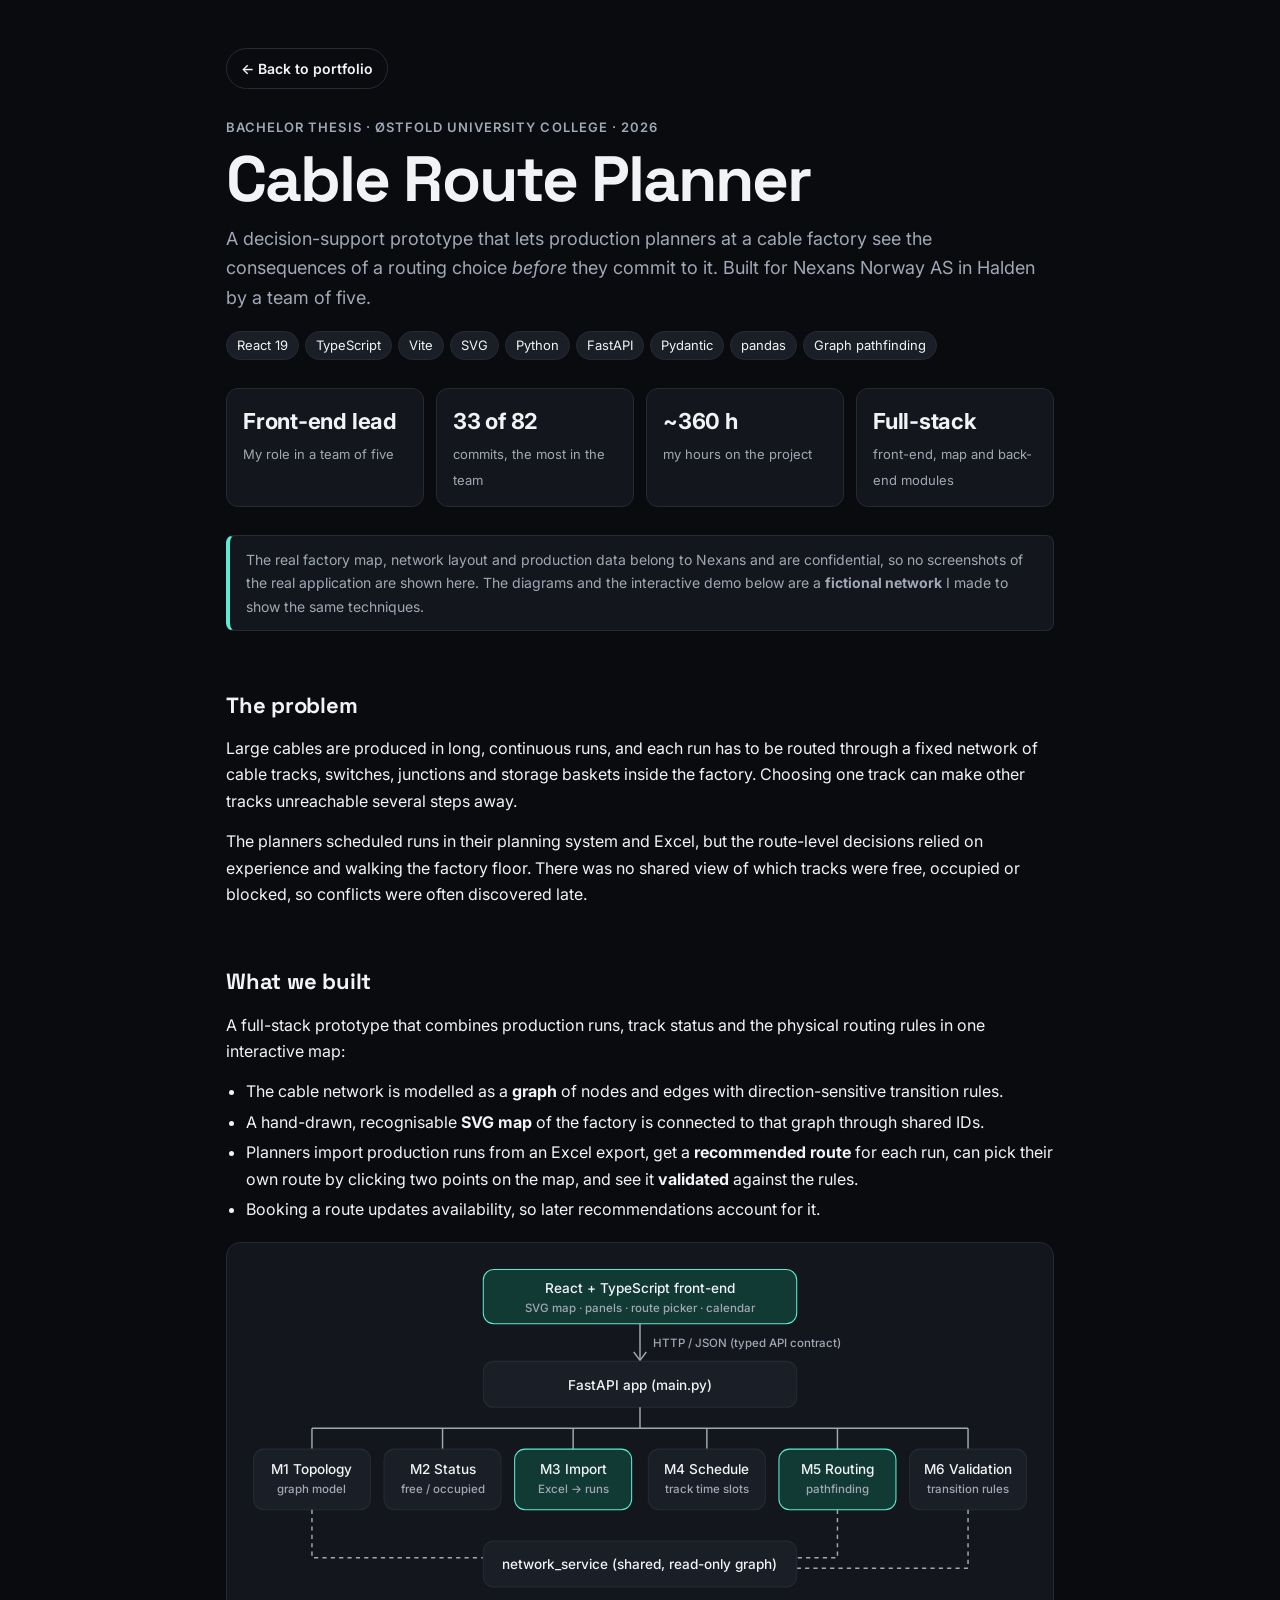
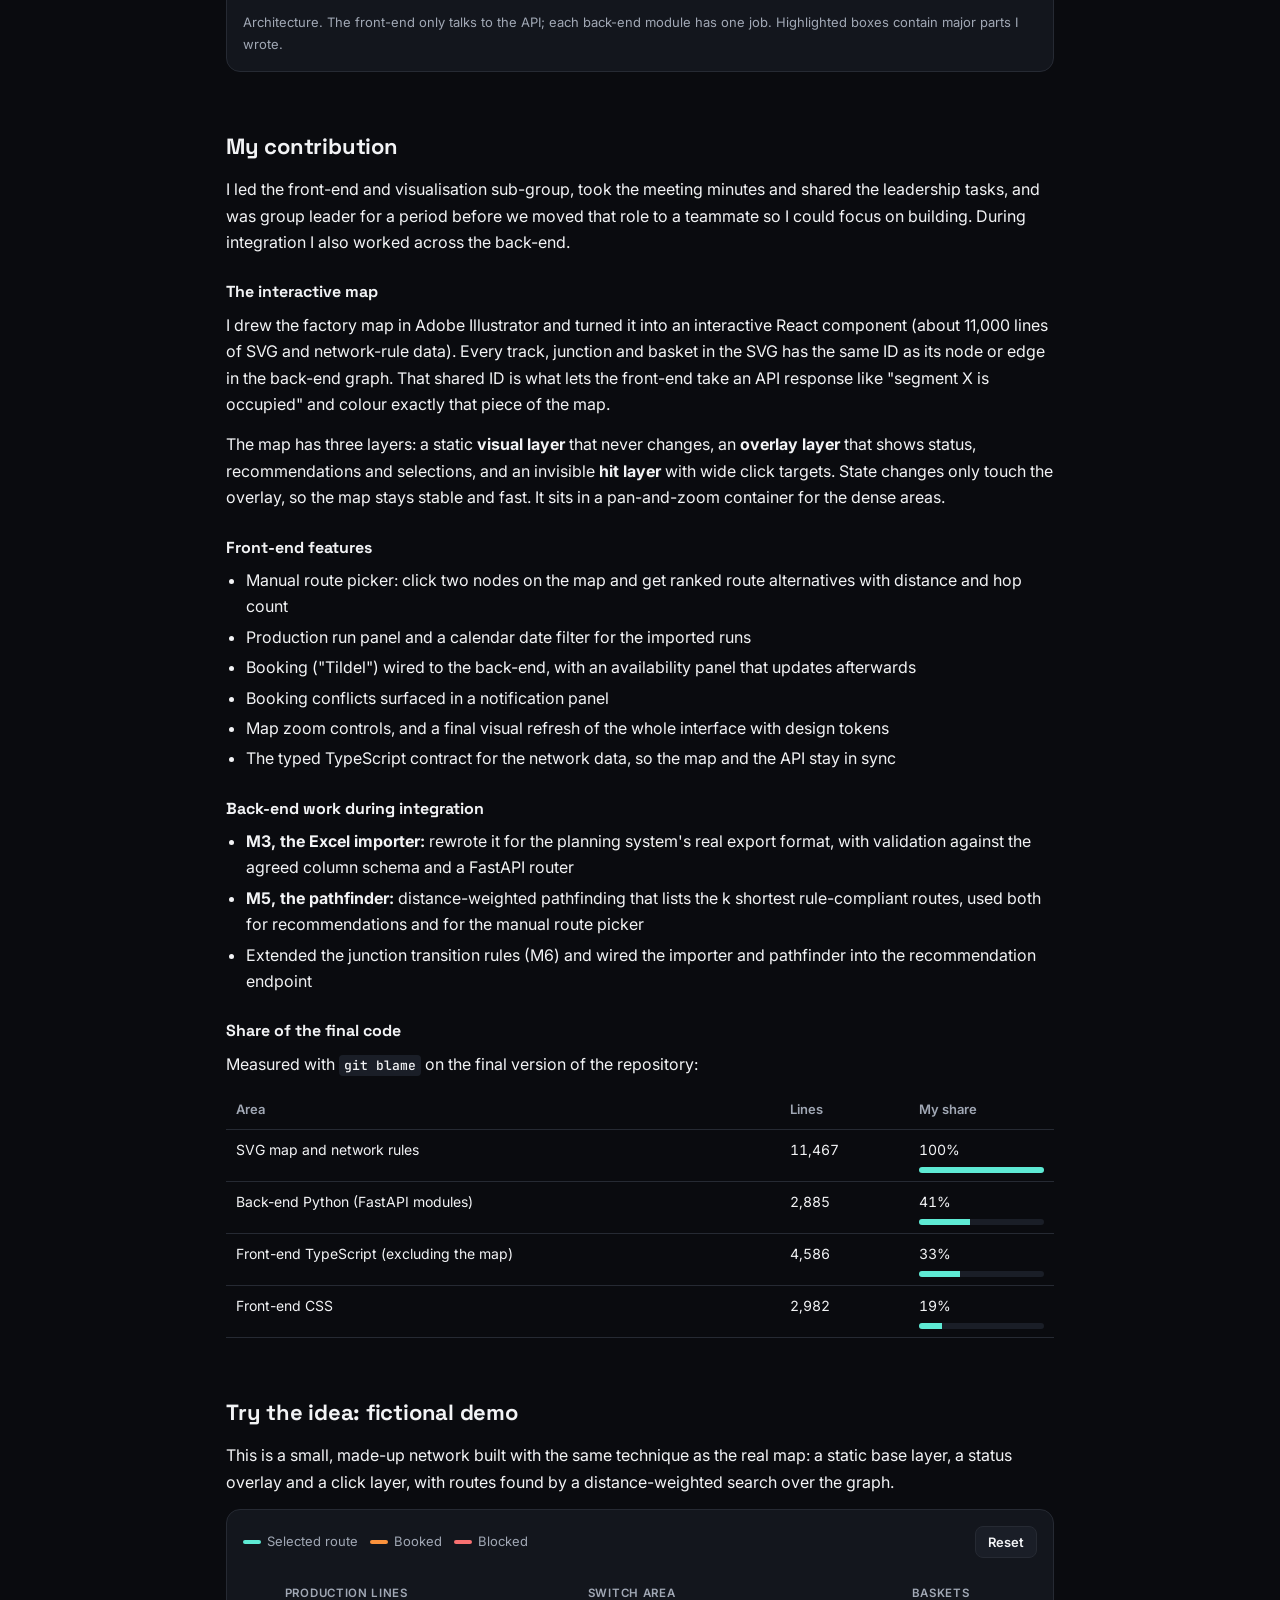
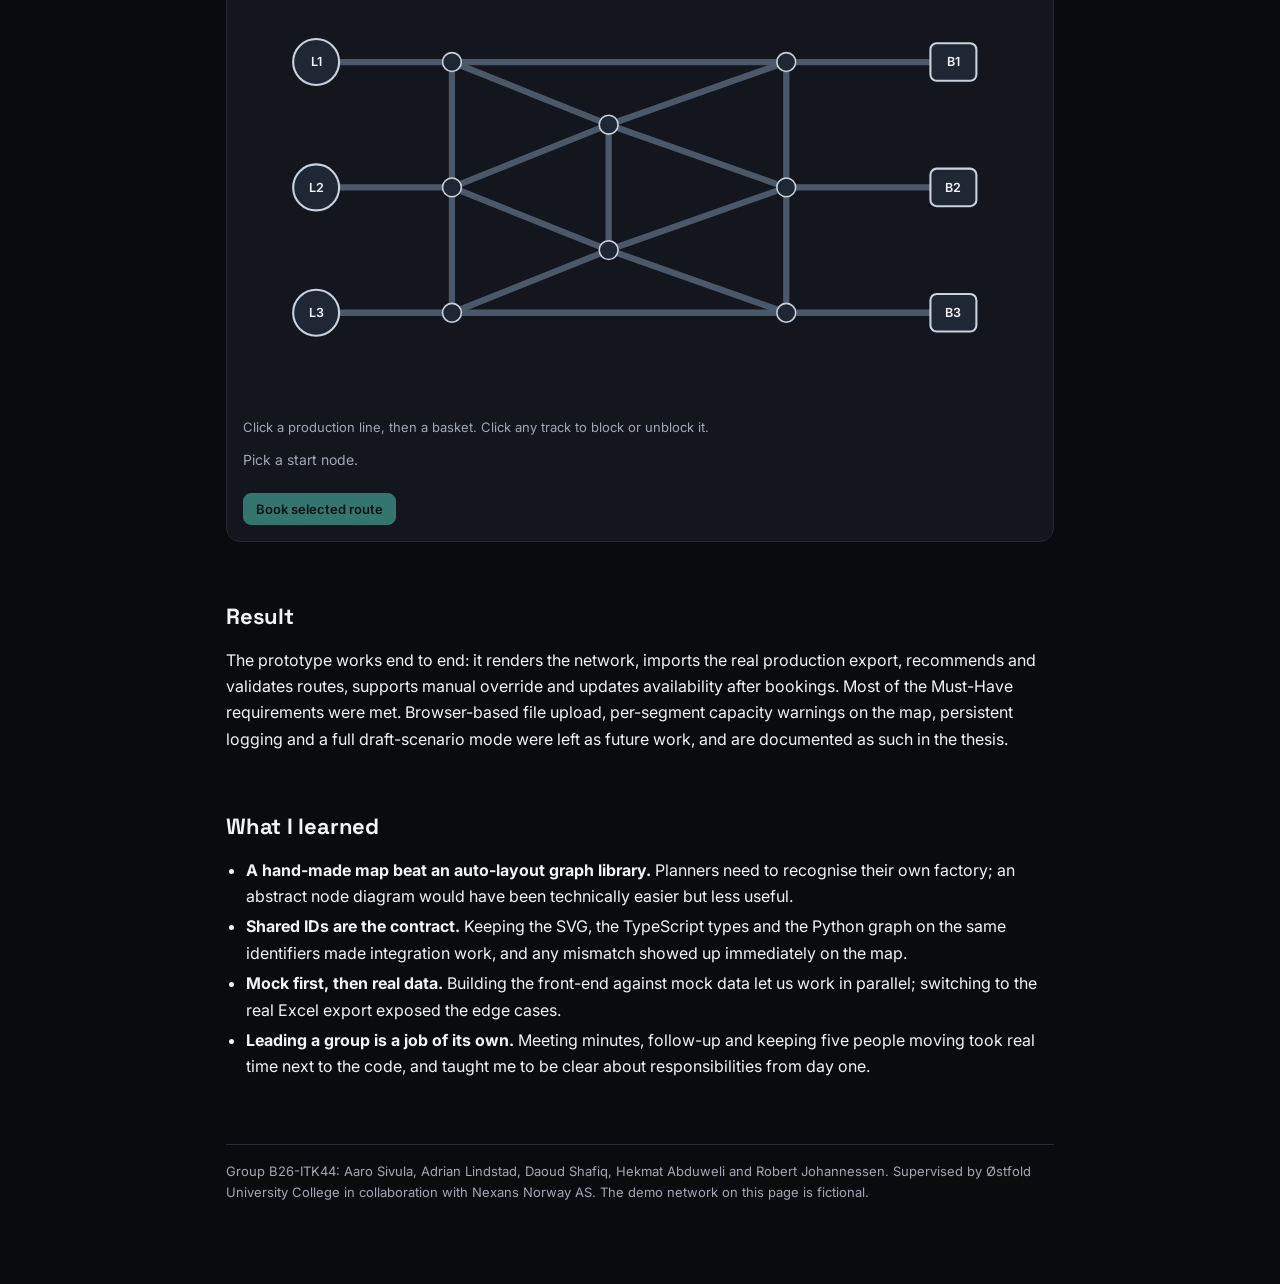
==== bachelor.html @ 3bd9946a "Portfolio site" ====
<!doctype html>
<html lang="en">
<head>
<meta charset="utf-8">
<meta name="viewport" content="width=device-width, initial-scale=1">
<title>Cable Route Planner · Robert Johannessen</title>
<link rel="icon" href="assets/favicon.svg" type="image/svg+xml">
<script>document.documentElement.dataset.theme = 'dark'; try { const t = localStorage.getItem('theme'); if (t) document.documentElement.dataset.theme = t; } catch (e) {}</script>
<meta name="description" content="Bachelor thesis case study: a decision-support prototype for cable route planning, built with React, TypeScript and FastAPI.">
<link rel="preconnect" href="https://fonts.googleapis.com">
<link href="https://fonts.googleapis.com/css2?family=Inter:wght@400;500;600;700&family=JetBrains+Mono:wght@500&family=Space+Grotesk:wght@500;600;700&display=swap" rel="stylesheet">
<style>
:root{
  --bg:#f6f6f3; --surface:#ffffff; --surface-2:#f1f1ee; --text:#12151b; --muted:#5a6170; --line:#dddcd6;
  --accent:#0d9488; --accent-soft:#d5f2ee; --ok:#15803d; --warn:#c2410c; --warn-soft:#fde7d6; --bad:#b91c1c; --bad-soft:#fde2e2;
  --track:#a8b3c2; --node:#ffffff; --node-line:#3b4756;
}
@media (prefers-color-scheme: dark){
  :root:not([data-theme="light"]){
    --bg:#0a0b0f; --surface:#13161d; --surface-2:#1a1e27; --text:#f2f3f5; --muted:#a1a8b5; --line:#262a33;
    --accent:#5eead4; --accent-soft:#123a35; --ok:#4ade80; --warn:#fb923c; --warn-soft:#3b2416; --bad:#f87171; --bad-soft:#3b1a1a;
    --track:#4b5869; --node:#1e2733; --node-line:#c9d3df;
  }
}
:root[data-theme="dark"]{
  --bg:#0a0b0f; --surface:#13161d; --surface-2:#1a1e27; --text:#f2f3f5; --muted:#a1a8b5; --line:#262a33;
  --accent:#5eead4; --accent-soft:#123a35; --ok:#4ade80; --warn:#fb923c; --warn-soft:#3b2416; --bad:#f87171; --bad-soft:#3b1a1a;
  --track:#4b5869; --node:#1e2733; --node-line:#c9d3df;
}
*{box-sizing:border-box}
body{margin:0;background:var(--bg);color:var(--text);font:16px/1.65 Inter,system-ui,sans-serif}
main{max-width:860px;margin:0 auto;padding:48px 16px 80px}
h1,h2,h3{font-family:"Space Grotesk",Inter,sans-serif}
h1{font-size:clamp(36px,7vw,64px);line-height:1.02;margin:8px 0 12px;letter-spacing:-.03em}
.back{display:inline-flex;align-items:center;gap:8px;font-size:14px;font-weight:600;text-decoration:none;color:var(--text);padding:8px 14px;border:1px solid var(--line);border-radius:999px;margin-bottom:28px}
.back:hover{border-color:var(--accent)}
h2{font-size:22px;margin:56px 0 12px;letter-spacing:-.01em}
h3{font-size:16px;margin:24px 0 6px}
p{margin:0 0 14px}
a{color:var(--accent)}
.eyebrow{font-size:13px;font-weight:600;text-transform:uppercase;letter-spacing:.08em;color:var(--muted)}
.lead{font-size:18px;color:var(--muted)}
.tags{display:flex;flex-wrap:wrap;gap:6px;margin:18px 0 0;padding:0;list-style:none}
.tags li{font-size:13px;padding:3px 10px;border-radius:999px;background:var(--surface-2);border:1px solid var(--line)}
.facts{display:grid;grid-template-columns:repeat(auto-fit,minmax(170px,1fr));gap:12px;margin:28px 0 0}
.fact{background:var(--surface);border:1px solid var(--line);border-radius:12px;padding:14px 16px}
.fact b{display:block;font-size:22px;letter-spacing:-.01em}
.fact span{font-size:13px;color:var(--muted)}
.note{background:var(--surface);border:1px solid var(--line);border-left:4px solid var(--accent);border-radius:8px;padding:12px 16px;margin:28px 0 0;font-size:14px;color:var(--muted)}
ul.clean{padding-left:20px;margin:0 0 14px} ul.clean li{margin:4px 0}
table{width:100%;border-collapse:collapse;font-size:14px;margin:8px 0 16px}
th,td{text-align:left;padding:8px 10px;border-bottom:1px solid var(--line);vertical-align:top}
th{font-weight:600;color:var(--muted);font-size:13px}
td.num{font-variant-numeric:tabular-nums;white-space:nowrap}
.bar{height:6px;border-radius:3px;background:var(--surface-2);margin-top:6px;overflow:hidden}
.bar i{display:block;height:100%;background:var(--accent)}
code{font:500 13px/1 "JetBrains Mono",monospace;background:var(--surface-2);padding:2px 5px;border-radius:4px}
figure{margin:20px 0 8px}
figcaption{font-size:13px;color:var(--muted);margin-top:8px}
.card{background:var(--surface);border:1px solid var(--line);border-radius:14px;padding:16px}
.scroll-x{overflow-x:auto}
.arch{display:block;min-width:620px}
.arch text{font:500 13px Inter,sans-serif;fill:var(--text)}
.arch .sub{font-size:11px;fill:var(--muted)}
.arch rect{fill:var(--surface-2);stroke:var(--line)}
.arch rect.hl{fill:var(--accent-soft);stroke:var(--accent)}
.arch line,.arch path{stroke:var(--muted);stroke-width:1.4;fill:none}
.arch .dash{stroke-dasharray:4 4}
/* demo */
.demo-head{display:flex;flex-wrap:wrap;gap:8px;align-items:center;justify-content:space-between;margin-bottom:10px}
.legend{display:flex;flex-wrap:wrap;gap:12px;font-size:13px;color:var(--muted)}
.legend span{display:inline-flex;align-items:center;gap:6px}
.legend i{width:18px;height:4px;border-radius:2px;display:inline-block}
.btn{font:600 13px Inter,sans-serif;border-radius:8px;border:1px solid var(--line);background:var(--surface-2);color:var(--text);padding:7px 12px;cursor:pointer}
.btn.primary{background:var(--accent);border-color:var(--accent);color:var(--bg)}
.btn:disabled{opacity:.45;cursor:not-allowed}
#map{width:100%;height:auto;display:block;touch-action:manipulation}
#map .base line{stroke:var(--track);stroke-width:6;stroke-linecap:round}
#map .overlay line{stroke-width:6;stroke-linecap:round;opacity:0;transition:opacity .15s}
#map .overlay line.occupied{stroke:var(--warn);opacity:1}
#map .overlay line.blocked{stroke:var(--bad);opacity:1;stroke-dasharray:2 10}
#map .overlay line.route{stroke:var(--accent);opacity:1;stroke-width:8}
#map .overlay line.route.conflict{stroke:var(--warn);stroke-dasharray:10 6}
#map .hit line{stroke:transparent;stroke-width:22;cursor:pointer}
#map .hit line:hover + line, #map .hit line:hover{stroke:rgba(127,127,127,.18)}
#map .node circle,#map .node rect{fill:var(--node);stroke:var(--node-line);stroke-width:2;cursor:pointer;transition:fill .15s}
#map .node.junction circle{stroke-width:1.5}
#map .node:hover circle,#map .node:hover rect{fill:var(--accent-soft)}
#map .node.picked circle,#map .node.picked rect{fill:var(--accent);stroke:var(--accent)}
#map .node text{font:600 12px Inter,sans-serif;fill:var(--text);pointer-events:none}
#map .node.picked text{fill:#fff}
#map .zone{font:600 11px Inter,sans-serif;fill:var(--muted);letter-spacing:.06em}
.status{font-size:14px;color:var(--muted);min-height:22px;margin:10px 0}
.alts{display:grid;gap:8px;margin-top:6px}
.alt{display:flex;justify-content:space-between;gap:12px;align-items:center;text-align:left;width:100%;font:14px Inter,sans-serif;color:var(--text);background:var(--surface-2);border:1px solid var(--line);border-radius:10px;padding:10px 12px;cursor:pointer}
.alt[aria-pressed="true"]{border-color:var(--accent);box-shadow:0 0 0 1px var(--accent)}
.alt small{color:var(--muted)}
.pill{font-size:12px;font-weight:600;padding:2px 8px;border-radius:999px;white-space:nowrap}
.pill.ok{background:var(--accent-soft);color:var(--accent)}
.pill.warn{background:var(--warn-soft);color:var(--warn)}
.actions{display:flex;flex-wrap:wrap;gap:8px;margin-top:12px}
.howto{font-size:13px;color:var(--muted);margin:10px 0 0}
footer{margin-top:64px;font-size:13px;color:var(--muted);border-top:1px solid var(--line);padding-top:16px}
</style>
</head>
<body>
<main>
  <a class="back" href="./#work">← Back to portfolio</a>
  <div class="eyebrow">Bachelor thesis · Østfold University College · 2026</div>
  <h1>Cable Route Planner</h1>
  <p class="lead">A decision-support prototype that lets production planners at a cable factory see the consequences of a routing choice <em>before</em> they commit to it. Built for Nexans Norway AS in Halden by a team of five.</p>
  <ul class="tags">
    <li>React 19</li><li>TypeScript</li><li>Vite</li><li>SVG</li><li>Python</li><li>FastAPI</li><li>Pydantic</li><li>pandas</li><li>Graph pathfinding</li>
  </ul>

  <div class="facts">
    <div class="fact"><b>Front-end lead</b><span>My role in a team of five</span></div>
    <div class="fact"><b>33 of 82</b><span>commits, the most in the team</span></div>
    <div class="fact"><b>~360 h</b><span>my hours on the project</span></div>
    <div class="fact"><b>Full-stack</b><span>front-end, map and back-end modules</span></div>
  </div>

  <p class="note">The real factory map, network layout and production data belong to Nexans and are confidential, so no screenshots of the real application are shown here. The diagrams and the interactive demo below are a <strong>fictional network</strong> I made to show the same techniques.</p>

  <h2>The problem</h2>
  <p>Large cables are produced in long, continuous runs, and each run has to be routed through a fixed network of cable tracks, switches, junctions and storage baskets inside the factory. Choosing one track can make other tracks unreachable several steps away.</p>
  <p>The planners scheduled runs in their planning system and Excel, but the route-level decisions relied on experience and walking the factory floor. There was no shared view of which tracks were free, occupied or blocked, so conflicts were often discovered late.</p>

  <h2>What we built</h2>
  <p>A full-stack prototype that combines production runs, track status and the physical routing rules in one interactive map:</p>
  <ul class="clean">
    <li>The cable network is modelled as a <strong>graph</strong> of nodes and edges with direction-sensitive transition rules.</li>
    <li>A hand-drawn, recognisable <strong>SVG map</strong> of the factory is connected to that graph through shared IDs.</li>
    <li>Planners import production runs from an Excel export, get a <strong>recommended route</strong> for each run, can pick their own route by clicking two points on the map, and see it <strong>validated</strong> against the rules.</li>
    <li>Booking a route updates availability, so later recommendations account for it.</li>
  </ul>

  <figure class="card">
    <div class="scroll-x">
    <svg class="arch" viewBox="0 0 760 330" role="img" aria-label="System architecture: React front-end talks over HTTP/JSON to a FastAPI app, which routes to six modules sharing a network service">
      <rect class="hl" x="230" y="10" width="300" height="52" rx="10"/>
      <text x="380" y="33" text-anchor="middle">React + TypeScript front-end</text>
      <text class="sub" x="380" y="51" text-anchor="middle">SVG map · panels · route picker · calendar</text>
      <line x1="380" y1="62" x2="380" y2="96"/><path d="M374 89 L380 97 L386 89"/>
      <text class="sub" x="392" y="84">HTTP / JSON (typed API contract)</text>
      <rect x="230" y="98" width="300" height="44" rx="10"/>
      <text x="380" y="125" text-anchor="middle">FastAPI app (main.py)</text>
      <line x1="380" y1="142" x2="380" y2="162"/>
      <line x1="66" y1="162" x2="694" y2="162"/>
      <g>
        <line x1="66" y1="162" x2="66" y2="182"/><rect x="10" y="182" width="112" height="58" rx="10"/>
        <text x="66" y="206" text-anchor="middle">M1 Topology</text><text class="sub" x="66" y="224" text-anchor="middle">graph model</text>
        <line x1="191" y1="162" x2="191" y2="182"/><rect x="135" y="182" width="112" height="58" rx="10"/>
        <text x="191" y="206" text-anchor="middle">M2 Status</text><text class="sub" x="191" y="224" text-anchor="middle">free / occupied</text>
        <line x1="316" y1="162" x2="316" y2="182"/><rect class="hl" x="260" y="182" width="112" height="58" rx="10"/>
        <text x="316" y="206" text-anchor="middle">M3 Import</text><text class="sub" x="316" y="224" text-anchor="middle">Excel → runs</text>
        <line x1="444" y1="162" x2="444" y2="182"/><rect x="388" y="182" width="112" height="58" rx="10"/>
        <text x="444" y="206" text-anchor="middle">M4 Schedule</text><text class="sub" x="444" y="224" text-anchor="middle">track time slots</text>
        <line x1="569" y1="162" x2="569" y2="182"/><rect class="hl" x="513" y="182" width="112" height="58" rx="10"/>
        <text x="569" y="206" text-anchor="middle">M5 Routing</text><text class="sub" x="569" y="224" text-anchor="middle">pathfinding</text>
        <line x1="694" y1="162" x2="694" y2="182"/><rect x="638" y="182" width="112" height="58" rx="10"/>
        <text x="694" y="206" text-anchor="middle">M6 Validation</text><text class="sub" x="694" y="224" text-anchor="middle">transition rules</text>
      </g>
      <path class="dash" d="M66 240 V286 H230"/><path class="dash" d="M569 240 V286 H530"/><path class="dash" d="M694 240 V296 H530"/>
      <rect x="230" y="270" width="300" height="44" rx="10"/>
      <text x="380" y="297" text-anchor="middle">network_service (shared, read-only graph)</text>
    </svg>
    </div>
    <figcaption>Architecture. The front-end only talks to the API; each back-end module has one job. Highlighted boxes contain major parts I wrote.</figcaption>
  </figure>

  <h2>My contribution</h2>
  <p>I led the front-end and visualisation sub-group, took the meeting minutes and shared the leadership tasks, and was group leader for a period before we moved that role to a teammate so I could focus on building. During integration I also worked across the back-end.</p>

  <h3>The interactive map</h3>
  <p>I drew the factory map in Adobe Illustrator and turned it into an interactive React component (about 11,000 lines of SVG and network-rule data). Every track, junction and basket in the SVG has the same ID as its node or edge in the back-end graph. That shared ID is what lets the front-end take an API response like "segment X is occupied" and colour exactly that piece of the map.</p>
  <p>The map has three layers: a static <strong>visual layer</strong> that never changes, an <strong>overlay layer</strong> that shows status, recommendations and selections, and an invisible <strong>hit layer</strong> with wide click targets. State changes only touch the overlay, so the map stays stable and fast. It sits in a pan-and-zoom container for the dense areas.</p>

  <h3>Front-end features</h3>
  <ul class="clean">
    <li>Manual route picker: click two nodes on the map and get ranked route alternatives with distance and hop count</li>
    <li>Production run panel and a calendar date filter for the imported runs</li>
    <li>Booking ("Tildel") wired to the back-end, with an availability panel that updates afterwards</li>
    <li>Booking conflicts surfaced in a notification panel</li>
    <li>Map zoom controls, and a final visual refresh of the whole interface with design tokens</li>
    <li>The typed TypeScript contract for the network data, so the map and the API stay in sync</li>
  </ul>

  <h3>Back-end work during integration</h3>
  <ul class="clean">
    <li><strong>M3, the Excel importer:</strong> rewrote it for the planning system's real export format, with validation against the agreed column schema and a FastAPI router</li>
    <li><strong>M5, the pathfinder:</strong> distance-weighted pathfinding that lists the k shortest rule-compliant routes, used both for recommendations and for the manual route picker</li>
    <li>Extended the junction transition rules (M6) and wired the importer and pathfinder into the recommendation endpoint</li>
  </ul>

  <h3>Share of the final code</h3>
  <p>Measured with <code>git blame</code> on the final version of the repository:</p>
  <table>
    <thead><tr><th>Area</th><th>Lines</th><th>My share</th></tr></thead>
    <tbody>
      <tr><td>SVG map and network rules</td><td class="num">11,467</td><td class="num">100%<div class="bar"><i style="width:100%"></i></div></td></tr>
      <tr><td>Back-end Python (FastAPI modules)</td><td class="num">2,885</td><td class="num">41%<div class="bar"><i style="width:41%"></i></div></td></tr>
      <tr><td>Front-end TypeScript (excluding the map)</td><td class="num">4,586</td><td class="num">33%<div class="bar"><i style="width:33%"></i></div></td></tr>
      <tr><td>Front-end CSS</td><td class="num">2,982</td><td class="num">19%<div class="bar"><i style="width:19%"></i></div></td></tr>
    </tbody>
  </table>

  <h2>Try the idea: fictional demo</h2>
  <p>This is a small, made-up network built with the same technique as the real map: a static base layer, a status overlay and a click layer, with routes found by a distance-weighted search over the graph.</p>

  <div class="card">
    <div class="demo-head">
      <div class="legend" aria-hidden="true">
        <span><i style="background:var(--accent)"></i>Selected route</span>
        <span><i style="background:var(--warn)"></i>Booked</span>
        <span><i style="background:var(--bad)"></i>Blocked</span>
      </div>
      <button class="btn" id="reset" type="button">Reset</button>
    </div>
    <svg id="map" viewBox="0 0 760 420" role="application" aria-label="Fictional cable network. Click two nodes to find routes; click a track to block or unblock it.">
      <text class="zone" x="40" y="28">PRODUCTION LINES</text>
      <text class="zone" x="330" y="28">SWITCH AREA</text>
      <text class="zone" x="640" y="28">BASKETS</text>
      <g class="base"></g><g class="overlay"></g><g class="hit"></g><g class="nodes"></g>
    </svg>
    <p class="howto">Click a production line, then a basket. Click any track to block or unblock it.</p>
    <div class="status" id="status" aria-live="polite">Pick a start node.</div>
    <div class="alts" id="alts"></div>
    <div class="actions">
      <button class="btn primary" id="book" type="button" disabled>Book selected route</button>
    </div>
  </div>

  <h2>Result</h2>
  <p>The prototype works end to end: it renders the network, imports the real production export, recommends and validates routes, supports manual override and updates availability after bookings. Most of the Must-Have requirements were met. Browser-based file upload, per-segment capacity warnings on the map, persistent logging and a full draft-scenario mode were left as future work, and are documented as such in the thesis.</p>

  <h2>What I learned</h2>
  <ul class="clean">
    <li><strong>A hand-made map beat an auto-layout graph library.</strong> Planners need to recognise their own factory; an abstract node diagram would have been technically easier but less useful.</li>
    <li><strong>Shared IDs are the contract.</strong> Keeping the SVG, the TypeScript types and the Python graph on the same identifiers made integration work, and any mismatch showed up immediately on the map.</li>
    <li><strong>Mock first, then real data.</strong> Building the front-end against mock data let us work in parallel; switching to the real Excel export exposed the edge cases.</li>
    <li><strong>Leading a group is a job of its own.</strong> Meeting minutes, follow-up and keeping five people moving took real time next to the code, and taught me to be clear about responsibilities from day one.</li>
  </ul>

  <footer>
    Group B26-ITK44: Aaro Sivula, Adrian Lindstad, Daoud Shafiq, Hekmat Abduweli and Robert Johannessen. Supervised by Østfold University College in collaboration with Nexans Norway AS. The demo network on this page is fictional.
  </footer>
</main>

<script>
(() => {
  // Fictional network: production lines on the left, a switch area, baskets on the right
  const NODES = {
    L1:{x:70,y:90,kind:'line',label:'L1'}, L2:{x:70,y:210,kind:'line',label:'L2'}, L3:{x:70,y:330,kind:'line',label:'L3'},
    J1:{x:200,y:90,kind:'junction'}, J2:{x:200,y:210,kind:'junction'}, J3:{x:200,y:330,kind:'junction'},
    J4:{x:350,y:150,kind:'junction'}, J5:{x:350,y:270,kind:'junction'},
    J6:{x:520,y:90,kind:'junction'}, J7:{x:520,y:210,kind:'junction'}, J8:{x:520,y:330,kind:'junction'},
    B1:{x:680,y:90,kind:'basket',label:'B1'}, B2:{x:680,y:210,kind:'basket',label:'B2'}, B3:{x:680,y:330,kind:'basket',label:'B3'},
  };
  const EDGES = [
    ['L1','J1'],['L2','J2'],['L3','J3'],['J1','J2'],['J2','J3'],
    ['J1','J4'],['J2','J4'],['J2','J5'],['J3','J5'],['J4','J5'],
    ['J4','J6'],['J4','J7'],['J5','J7'],['J5','J8'],['J6','J7'],['J7','J8'],
    ['J1','J6'],['J3','J8'],['J6','B1'],['J7','B2'],['J8','B3'],
  ].map(([a,b]) => ({id:`${a}-${b}`, a, b, len: Math.round(Math.hypot(NODES[a].x-NODES[b].x, NODES[a].y-NODES[b].y)/10)}));

  const NS = 'http://www.w3.org/2000/svg';
  const svg = document.getElementById('map');
  const layer = n => svg.querySelector('.'+n);
  const el = (tag, attrs, parent) => { const e = document.createElementNS(NS, tag); for (const k in attrs) e.setAttribute(k, attrs[k]); parent.appendChild(e); return e; };

  const state = { start:null, end:null, blocked:new Set(), booked:new Set(), alts:[], selected:-1 };
  const overlay = {};

  // Base, overlay and hit layers share the edge id, like the real map shares ids with the back-end graph
  for (const e of EDGES) {
    const p = {x1:NODES[e.a].x, y1:NODES[e.a].y, x2:NODES[e.b].x, y2:NODES[e.b].y};
    el('line', p, layer('base'));
    overlay[e.id] = el('line', {...p, 'data-edge':e.id}, layer('overlay'));
    const hit = el('line', {...p, 'data-edge':e.id}, layer('hit'));
    hit.addEventListener('click', () => toggleBlocked(e.id));
  }
  const nodeEls = {};
  for (const [id, n] of Object.entries(NODES)) {
    const g = el('g', {class:`node ${n.kind}`, tabindex:0, role:'button', 'aria-label': n.label ? `Node ${n.label}` : `Junction ${id}`}, layer('nodes'));
    if (n.kind === 'basket') el('rect', {x:n.x-22, y:n.y-18, width:44, height:36, rx:6}, g);
    else el('circle', {cx:n.x, cy:n.y, r: n.kind === 'junction' ? 9 : 22}, g);
    if (n.label) { const t = el('text', {x:n.x, y:n.y+4, 'text-anchor':'middle'}, g); t.textContent = n.label; }
    g.addEventListener('click', () => pick(id));
    g.addEventListener('keydown', ev => { if (ev.key === 'Enter' || ev.key === ' ') { ev.preventDefault(); pick(id); } });
    nodeEls[id] = g;
  }

  const adj = {};
  for (const e of EDGES) { (adj[e.a] ??= []).push(e); (adj[e.b] ??= []).push(e); }

  // All simple paths, ranked by distance; routes over booked track are kept but flagged as conflicts
  function findRoutes(from, to) {
    const out = [];
    const walk = (node, seen, path, dist) => {
      if (out.length > 400) return;
      if (node === to) { out.push({edges:[...path], dist}); return; }
      for (const e of adj[node]) {
        const next = e.a === node ? e.b : e.a;
        if (seen.has(next) || state.blocked.has(e.id)) continue;
        if (next !== to && NODES[next].kind !== 'junction') continue; // routes pass through junctions only
        seen.add(next); path.push(e.id);
        walk(next, seen, path, dist + e.len);
        path.pop(); seen.delete(next);
      }
    };
    walk(from, new Set([from]), [], 0);
    for (const r of out) r.conflict = r.edges.some(id => state.booked.has(id));
    out.sort((a, b) => (a.conflict - b.conflict) || (a.dist - b.dist));
    return out.slice(0, 3);
  }

  function pick(id) {
    if (state.start && !state.end && id !== state.start) state.end = id;
    else { state.start = id; state.end = null; }
    recompute();
  }
  function toggleBlocked(id) {
    state.booked.delete(id);
    state.blocked.has(id) ? state.blocked.delete(id) : state.blocked.add(id);
    recompute();
  }
  function recompute() {
    state.alts = state.start && state.end ? findRoutes(state.start, state.end) : [];
    state.selected = state.alts.length ? 0 : -1;
    render();
  }

  const statusEl = document.getElementById('status'), altsEl = document.getElementById('alts'), bookBtn = document.getElementById('book');
  const name = id => NODES[id].label || id;

  function render() {
    const route = state.alts[state.selected];
    for (const e of EDGES) {
      const cls = [];
      if (state.blocked.has(e.id)) cls.push('blocked');
      else if (route && route.edges.includes(e.id)) { cls.push('route'); if (state.booked.has(e.id)) cls.push('conflict'); }
      else if (state.booked.has(e.id)) cls.push('occupied');
      overlay[e.id].setAttribute('class', cls.join(' '));
    }
    for (const [id, g] of Object.entries(nodeEls)) g.classList.toggle('picked', id === state.start || id === state.end);

    if (!state.start) statusEl.textContent = 'Pick a start node.';
    else if (!state.end) statusEl.textContent = `Start: ${name(state.start)}. Now pick an end node.`;
    else if (!state.alts.length) statusEl.textContent = `No route from ${name(state.start)} to ${name(state.end)}. Unblock a track or pick other nodes.`;
    else statusEl.textContent = `${state.alts.length} route${state.alts.length > 1 ? 's' : ''} from ${name(state.start)} to ${name(state.end)}:`;

    altsEl.replaceChildren(...state.alts.map((r, i) => {
      const b = document.createElement('button');
      b.className = 'alt'; b.type = 'button'; b.setAttribute('aria-pressed', i === state.selected);
      b.innerHTML = `<span>Route ${i + 1} <small>· ${r.dist} m · ${r.edges.length} segments</small></span>` +
        (r.conflict ? '<span class="pill warn">Uses booked track</span>' : '<span class="pill ok">Available</span>');
      b.addEventListener('click', () => { state.selected = i; render(); });
      return b;
    }));
    bookBtn.disabled = !route || route.conflict;
  }

  bookBtn.addEventListener('click', () => {
    const route = state.alts[state.selected];
    if (!route) return;
    route.edges.forEach(id => state.booked.add(id));
    state.start = state.end = null; state.alts = []; state.selected = -1;
    render();
    statusEl.textContent = 'Booked. Pick a new start node; routes will avoid the booked track where possible.';
  });
  document.getElementById('reset').addEventListener('click', () => {
    Object.assign(state, {start:null, end:null, alts:[], selected:-1}); state.blocked.clear(); state.booked.clear(); render();
  });
  render();
})();
</script>
</body>
</html>
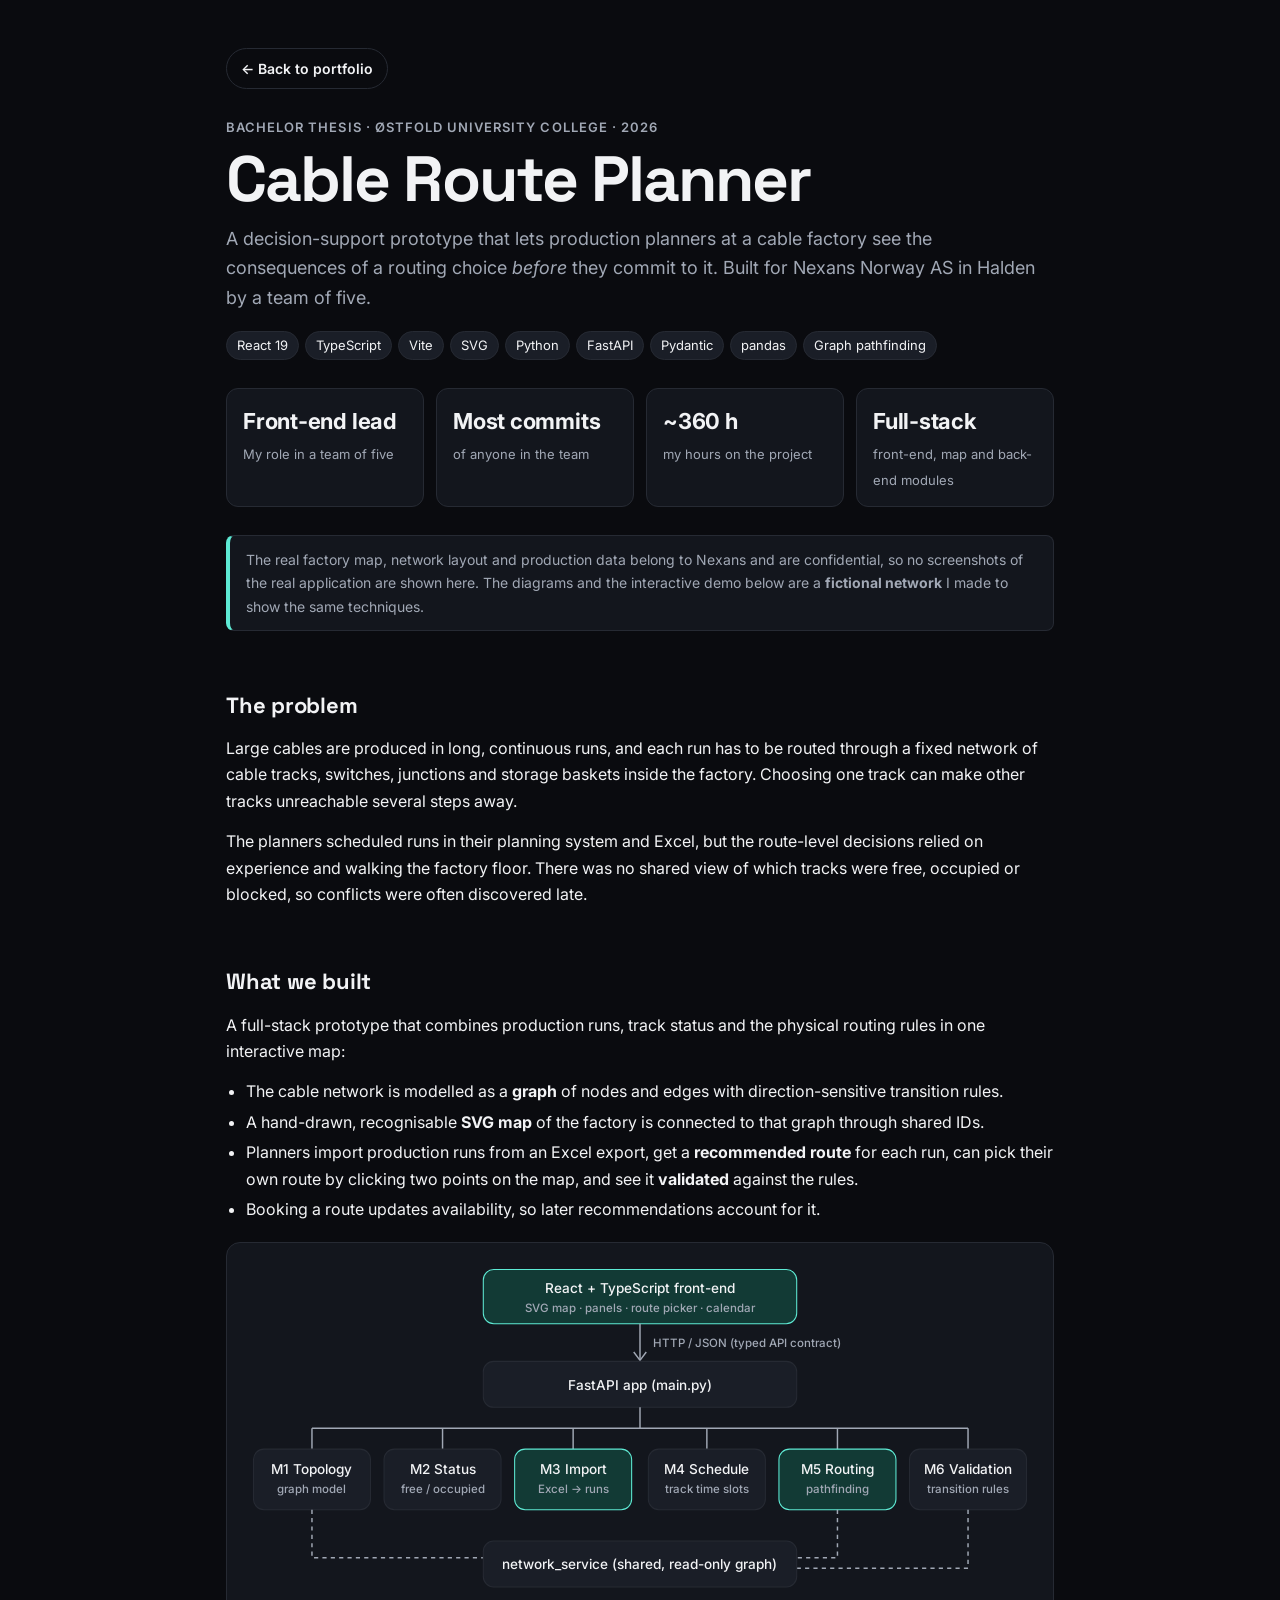
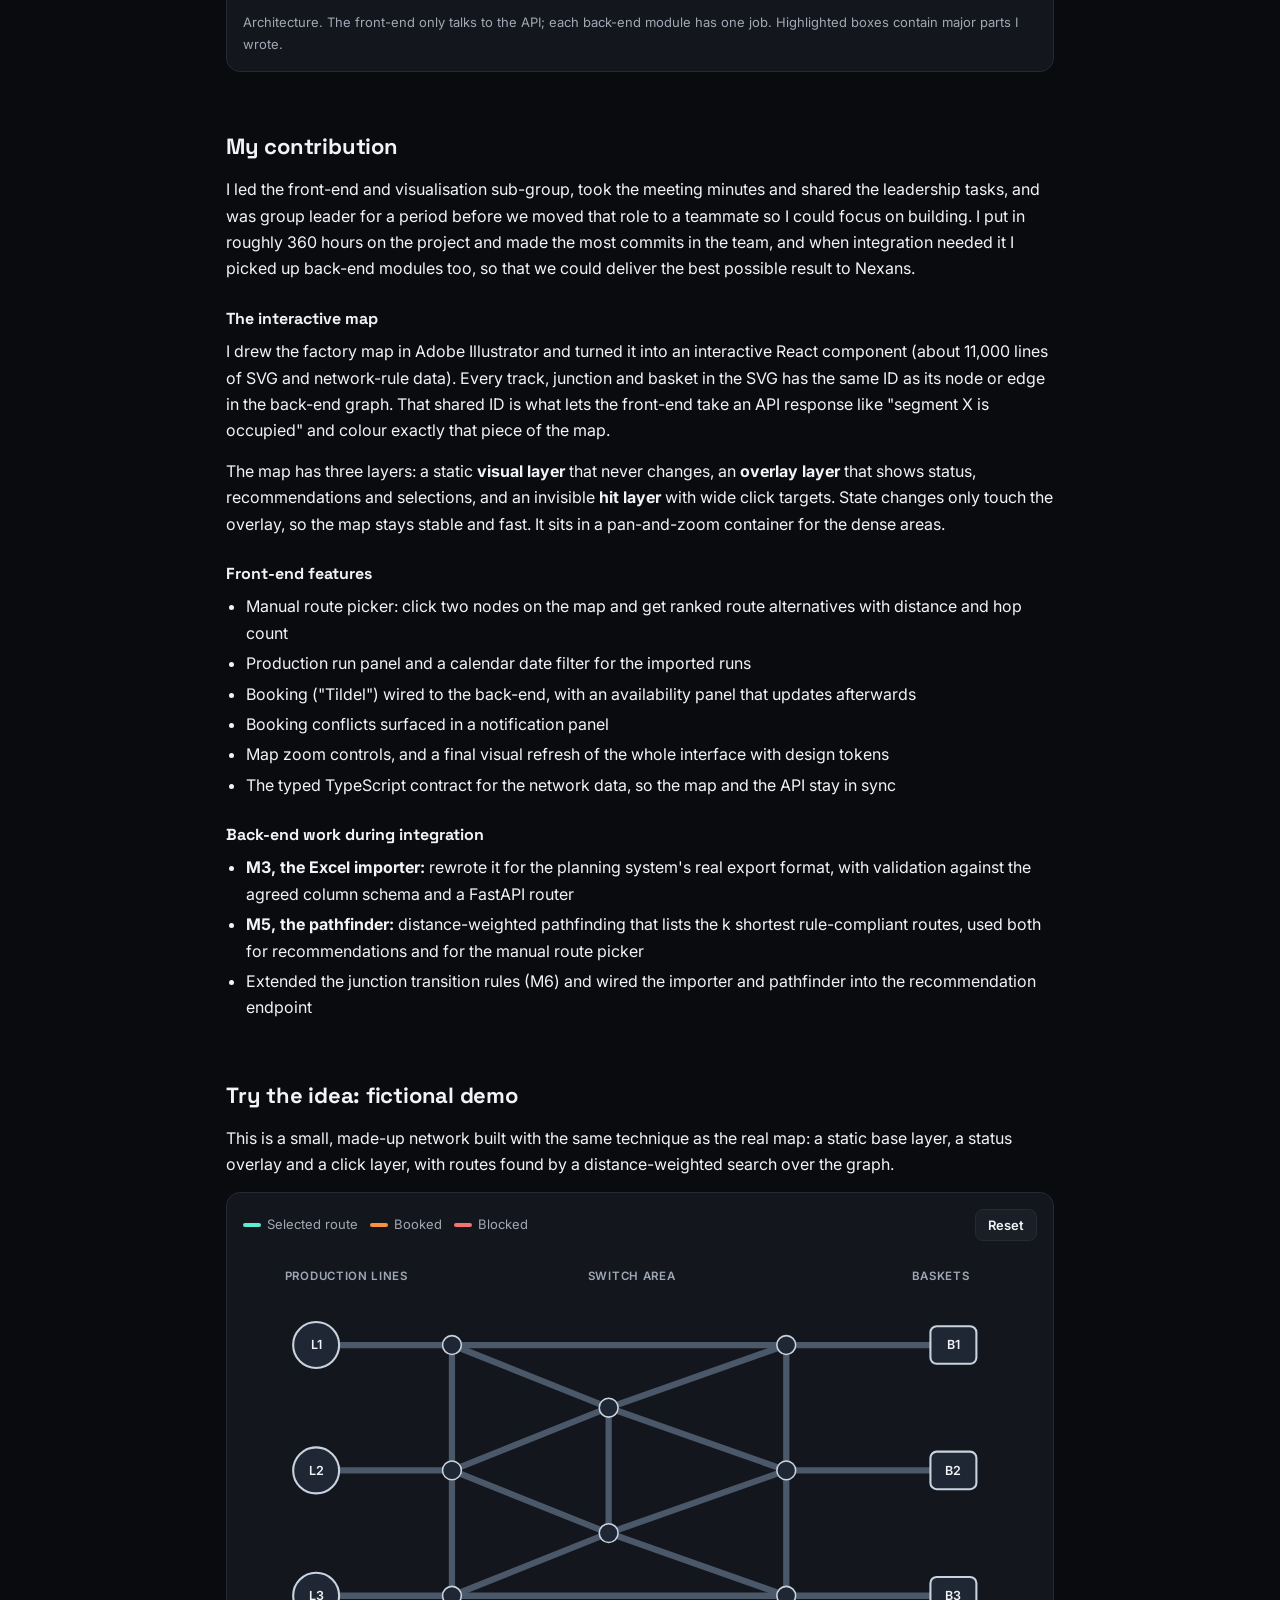
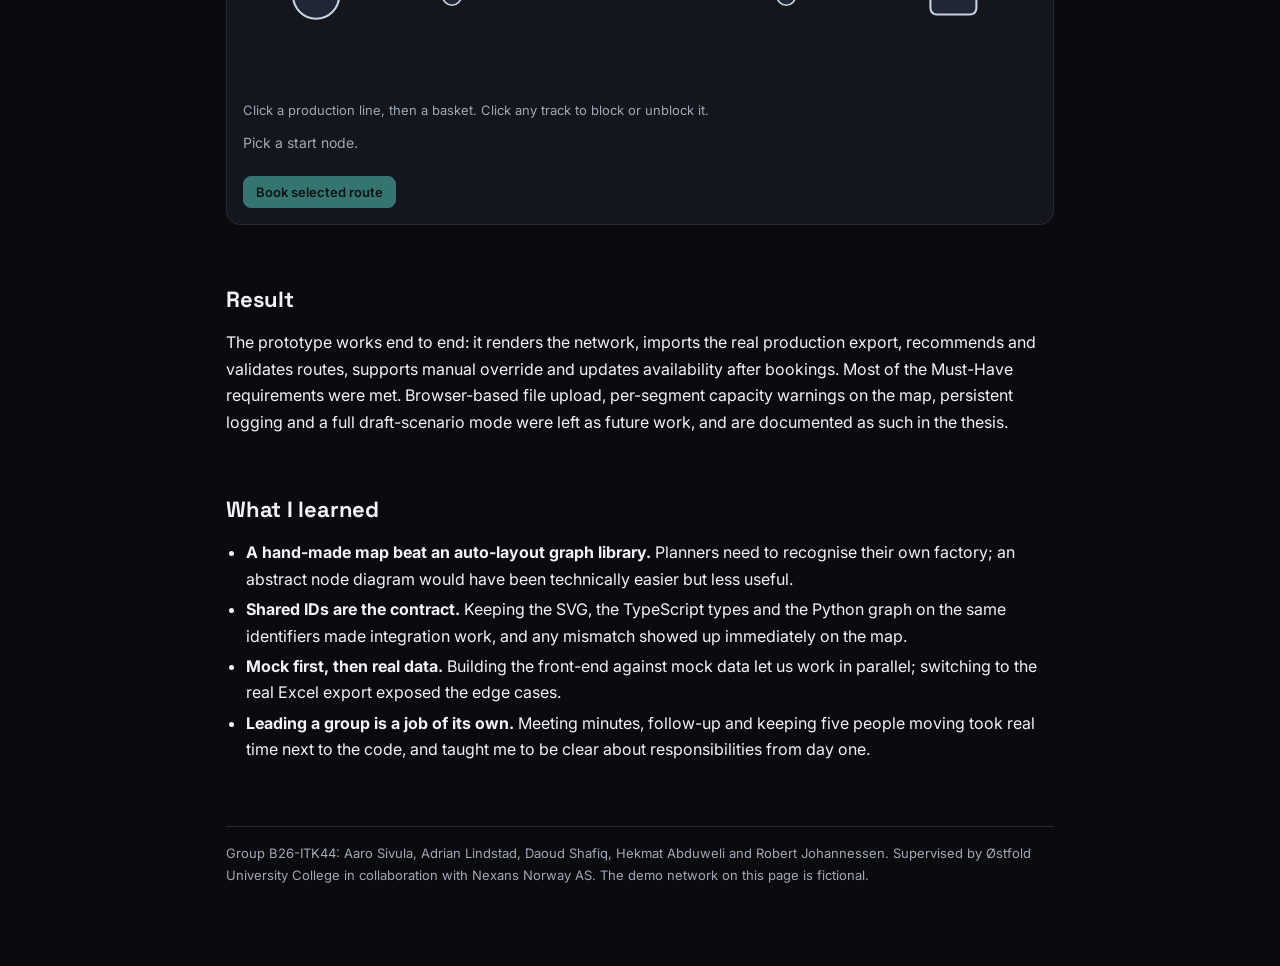
==== commit 839132c6: "Describe Bachelor and Aim30 contributions without percentages" ====
--- a/bachelor.html
+++ b/bachelor.html
@@ -115,7 +115,7 @@
 
   <div class="facts">
     <div class="fact"><b>Front-end lead</b><span>My role in a team of five</span></div>
-    <div class="fact"><b>33 of 82</b><span>commits, the most in the team</span></div>
+    <div class="fact"><b>Most commits</b><span>of anyone in the team</span></div>
     <div class="fact"><b>~360 h</b><span>my hours on the project</span></div>
     <div class="fact"><b>Full-stack</b><span>front-end, map and back-end modules</span></div>
   </div>
@@ -170,7 +170,7 @@
   </figure>
 
   <h2>My contribution</h2>
-  <p>I led the front-end and visualisation sub-group, took the meeting minutes and shared the leadership tasks, and was group leader for a period before we moved that role to a teammate so I could focus on building. During integration I also worked across the back-end.</p>
+  <p>I led the front-end and visualisation sub-group, took the meeting minutes and shared the leadership tasks, and was group leader for a period before we moved that role to a teammate so I could focus on building. I put in roughly 360 hours on the project and made the most commits in the team, and when integration needed it I picked up back-end modules too, so that we could deliver the best possible result to Nexans.</p>
 
   <h3>The interactive map</h3>
   <p>I drew the factory map in Adobe Illustrator and turned it into an interactive React component (about 11,000 lines of SVG and network-rule data). Every track, junction and basket in the SVG has the same ID as its node or edge in the back-end graph. That shared ID is what lets the front-end take an API response like "segment X is occupied" and colour exactly that piece of the map.</p>
@@ -193,17 +193,6 @@
     <li>Extended the junction transition rules (M6) and wired the importer and pathfinder into the recommendation endpoint</li>
   </ul>
 
-  <h3>Share of the final code</h3>
-  <p>Measured with <code>git blame</code> on the final version of the repository:</p>
-  <table>
-    <thead><tr><th>Area</th><th>Lines</th><th>My share</th></tr></thead>
-    <tbody>
-      <tr><td>SVG map and network rules</td><td class="num">11,467</td><td class="num">100%<div class="bar"><i style="width:100%"></i></div></td></tr>
-      <tr><td>Back-end Python (FastAPI modules)</td><td class="num">2,885</td><td class="num">41%<div class="bar"><i style="width:41%"></i></div></td></tr>
-      <tr><td>Front-end TypeScript (excluding the map)</td><td class="num">4,586</td><td class="num">33%<div class="bar"><i style="width:33%"></i></div></td></tr>
-      <tr><td>Front-end CSS</td><td class="num">2,982</td><td class="num">19%<div class="bar"><i style="width:19%"></i></div></td></tr>
-    </tbody>
-  </table>
 
   <h2>Try the idea: fictional demo</h2>
   <p>This is a small, made-up network built with the same technique as the real map: a static base layer, a status overlay and a click layer, with routes found by a distance-weighted search over the graph.</p>
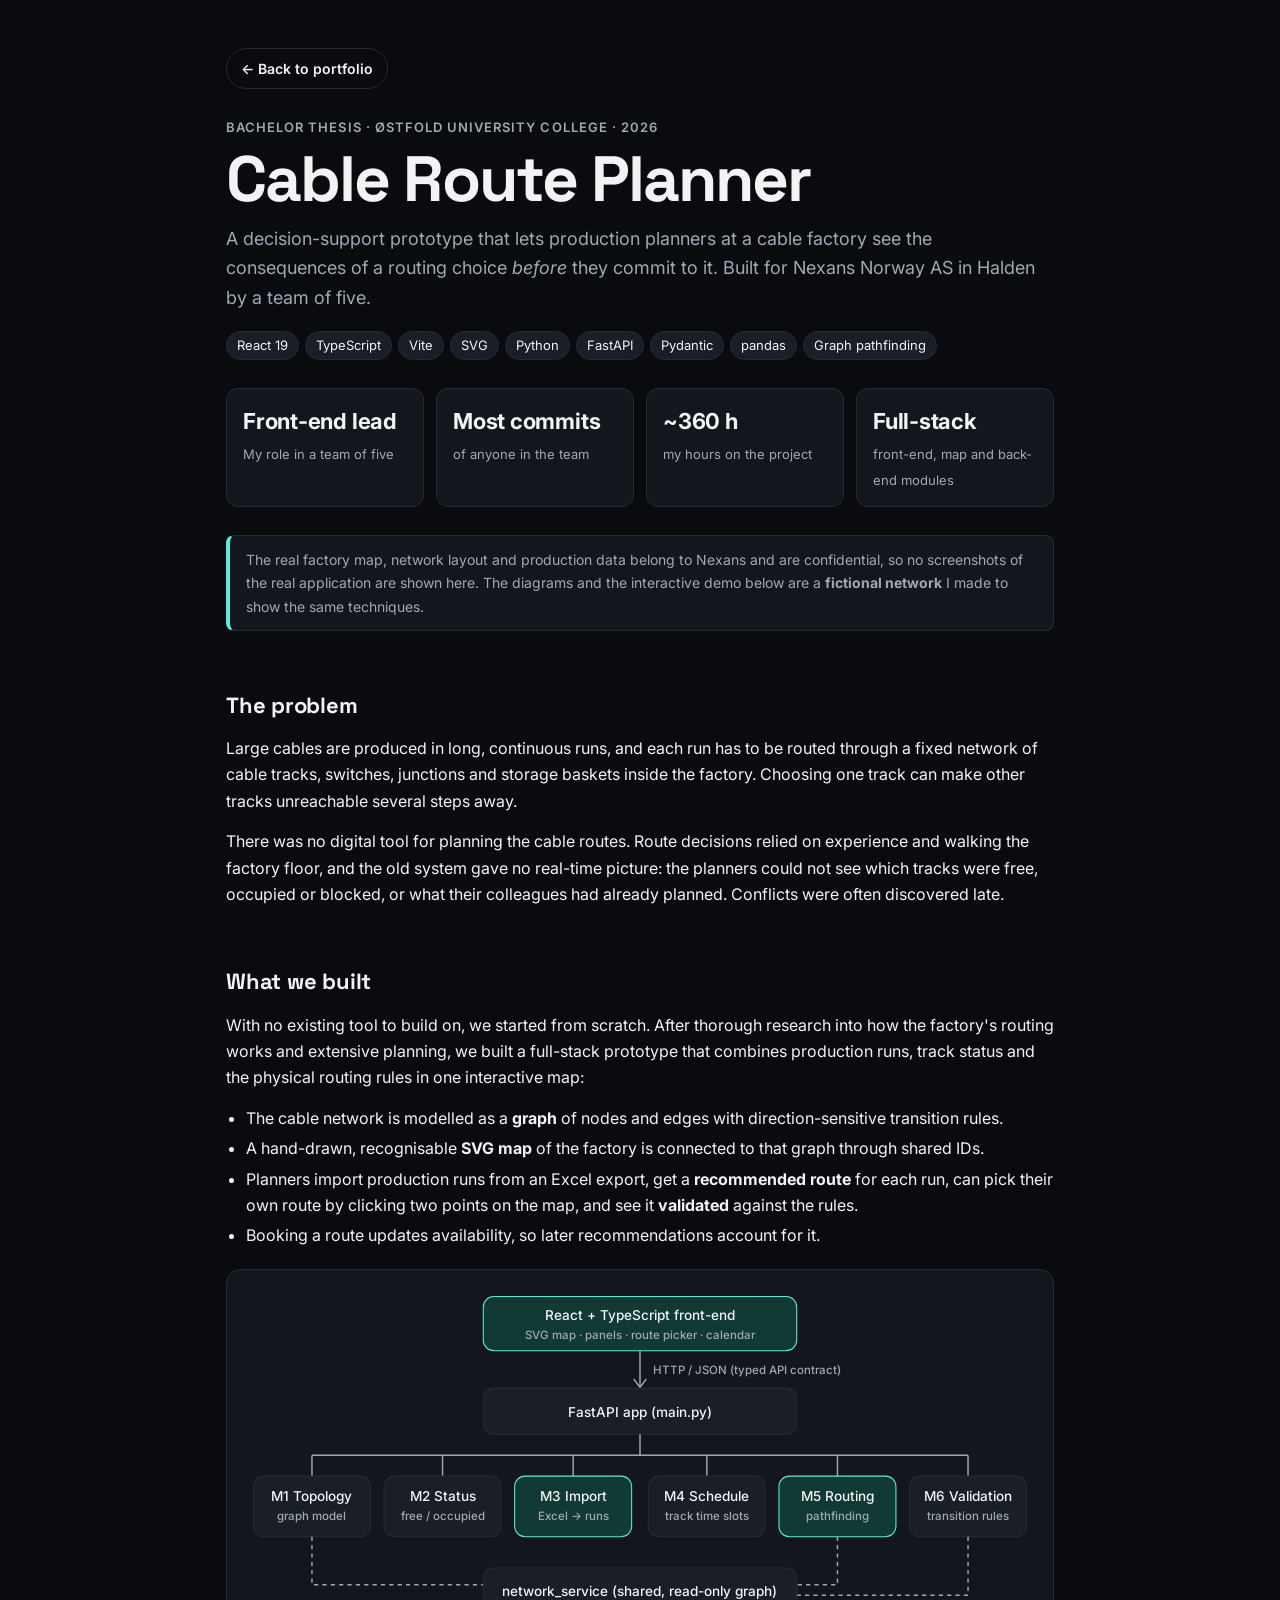
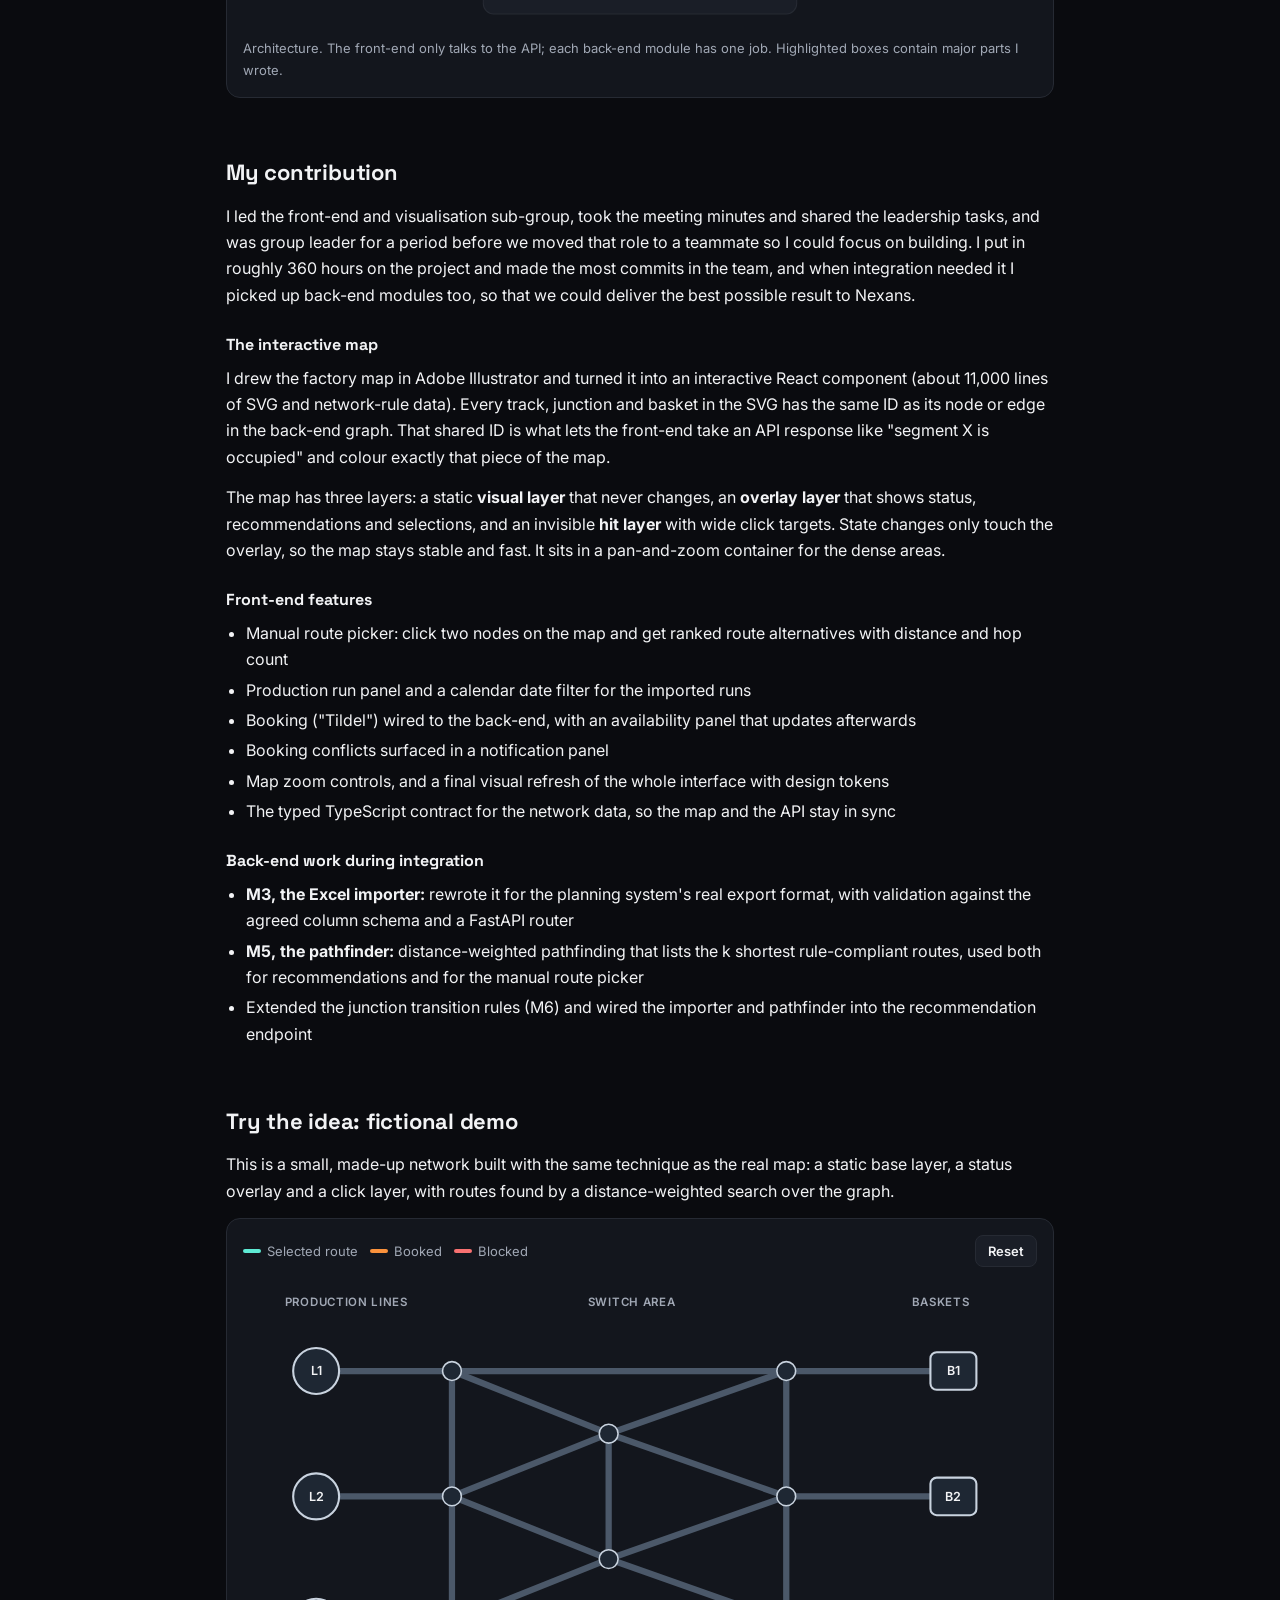
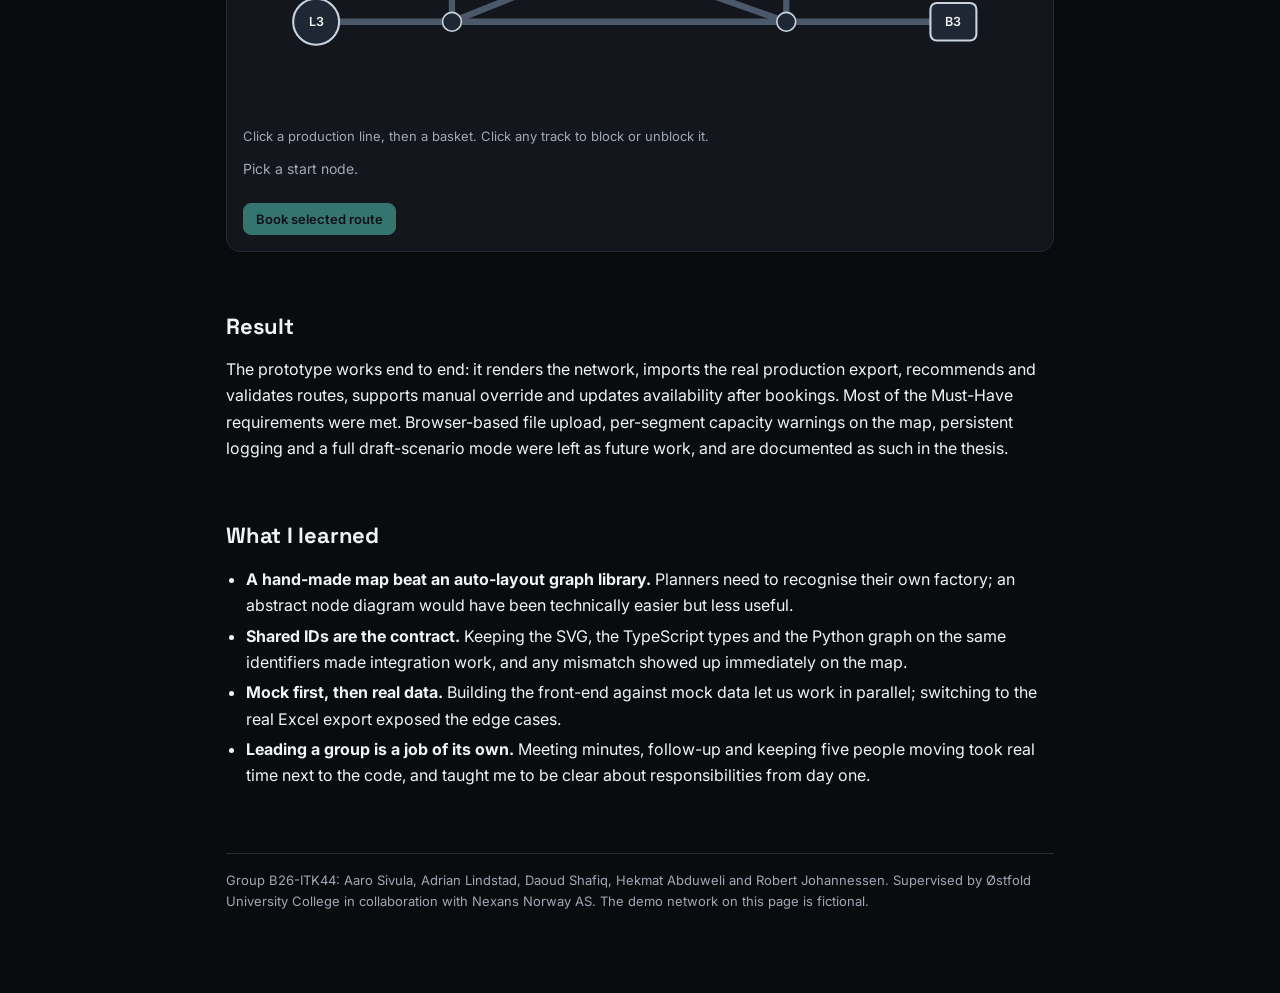
==== commit bcd0a8f6: "Reframe the bachelor problem statement" ====
--- a/bachelor.html
+++ b/bachelor.html
@@ -124,10 +124,10 @@
 
   <h2>The problem</h2>
   <p>Large cables are produced in long, continuous runs, and each run has to be routed through a fixed network of cable tracks, switches, junctions and storage baskets inside the factory. Choosing one track can make other tracks unreachable several steps away.</p>
-  <p>The planners scheduled runs in their planning system and Excel, but the route-level decisions relied on experience and walking the factory floor. There was no shared view of which tracks were free, occupied or blocked, so conflicts were often discovered late.</p>
+  <p>There was no digital tool for planning the cable routes. Route decisions relied on experience and walking the factory floor, and the old system gave no real-time picture: the planners could not see which tracks were free, occupied or blocked, or what their colleagues had already planned. Conflicts were often discovered late.</p>
 
   <h2>What we built</h2>
-  <p>A full-stack prototype that combines production runs, track status and the physical routing rules in one interactive map:</p>
+  <p>With no existing tool to build on, we started from scratch. After thorough research into how the factory's routing works and extensive planning, we built a full-stack prototype that combines production runs, track status and the physical routing rules in one interactive map:</p>
   <ul class="clean">
     <li>The cable network is modelled as a <strong>graph</strong> of nodes and edges with direction-sensitive transition rules.</li>
     <li>A hand-drawn, recognisable <strong>SVG map</strong> of the factory is connected to that graph through shared IDs.</li>
